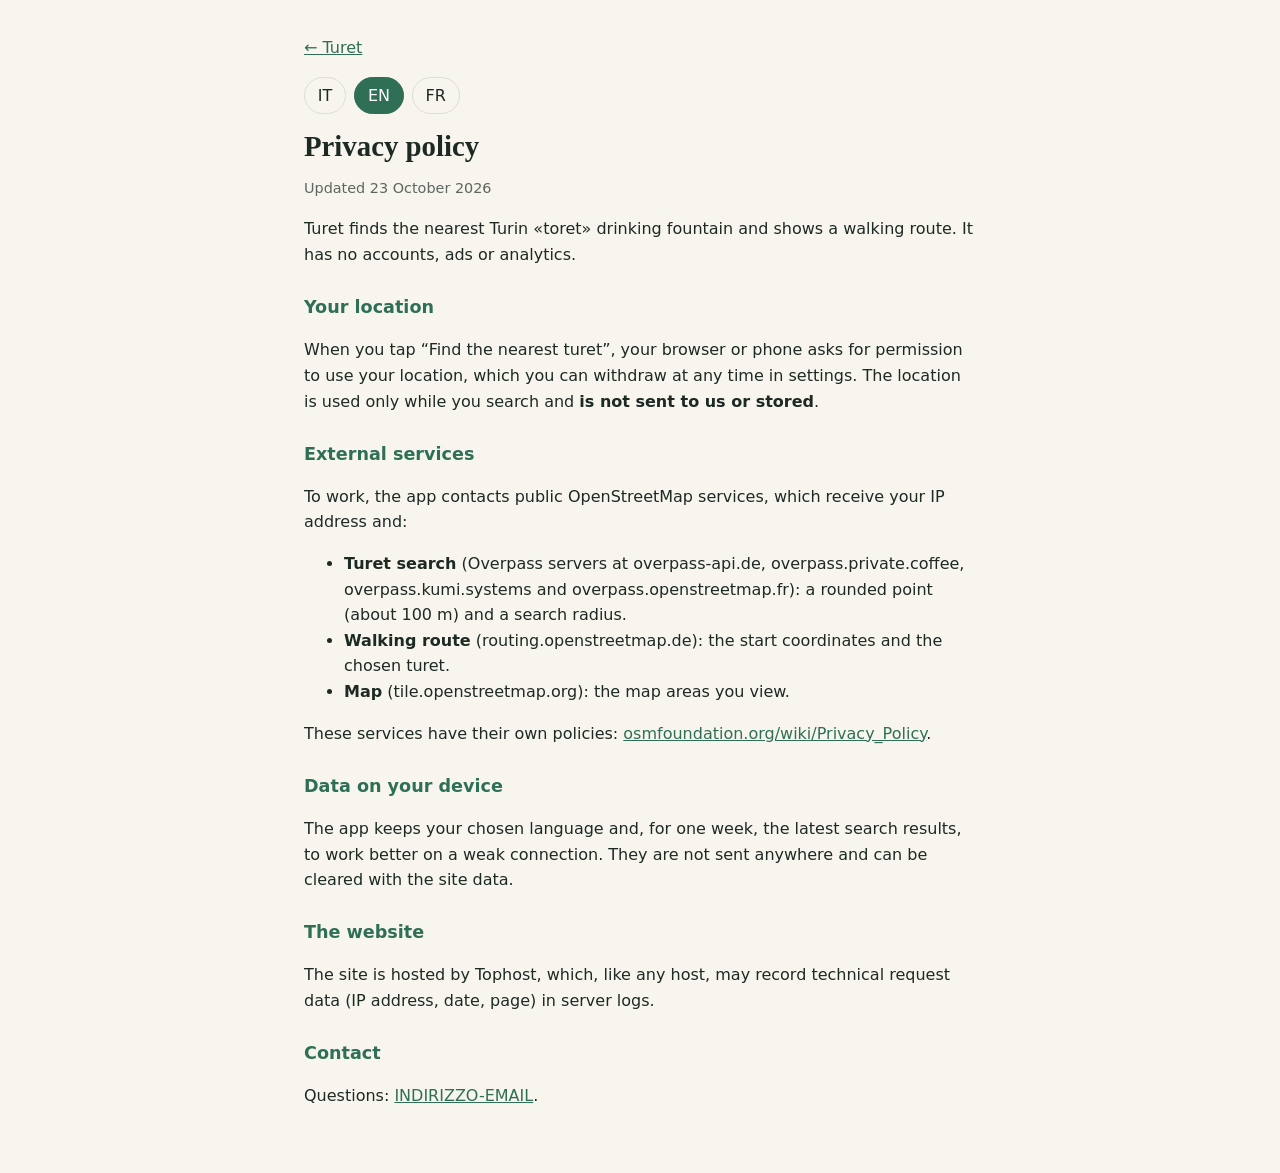
==== privacy.html @ 290f2a63 "Turet: illustrazione, icone, splash, privacy e materiali per Google Play Co-Authored-By: Claude Sonn" ====
<!doctype html>
<html lang="it">
<head>
<meta charset="utf-8"><meta name="viewport" content="width=device-width,initial-scale=1">
<title>Turet — Privacy</title><meta name="robots" content="noindex">
<style>
:root{--carta:#f7f5ee;--testo:#1d2a24;--verde:#2f6f55;--linea:#d9dfd9}
@media (prefers-color-scheme:dark){:root{--carta:#16201b;--testo:#eaf1ec;--verde:#7cc2a1;--linea:#2c3b33}}
body{margin:0;background:var(--carta);color:var(--testo);font:1rem/1.6 system-ui,-apple-system,"Segoe UI",Roboto,sans-serif}
main{max-width:42rem;margin:0 auto;padding:1.2rem 1rem 3rem}
h1{font:700 1.8rem Georgia,serif;margin:.2rem 0 .3rem}h2{font-size:1.1rem;margin:1.6rem 0 .3rem;color:var(--verde)}
a{color:var(--verde)}nav{display:flex;gap:.5rem;margin:.6rem 0 1rem}nav button{font:inherit;padding:.3rem .8rem;border:1px solid var(--linea);border-radius:999px;background:none;color:inherit;cursor:pointer}nav button[aria-pressed=true]{background:var(--verde);color:#fff;border-color:var(--verde)}
section[hidden]{display:none}.upd{opacity:.7;font-size:.9rem}
</style>
</head>
<body><main>
<p><a href="./">← Turet</a></p>
<nav aria-label="Lingua / Language"><button data-l="it">IT</button><button data-l="en">EN</button><button data-l="fr">FR</button></nav>

<section data-l="it">
<h1>Informativa sulla privacy</h1><p class="upd">Aggiornata il 23 ottobre 2026</p>
<p>Turet trova la fontanella torinese «toret» più vicina a te e mostra il percorso a piedi. Non ha account, pubblicità né strumenti di analisi.</p>
<h2>La tua posizione</h2>
<p>Se premi «Trova il turet più vicino», il browser o il telefono ti chiede il permesso di usare la posizione. Il permesso si può revocare in qualsiasi momento dalle impostazioni. La posizione viene usata solo mentre cerchi e <strong>non viene inviata a noi né salvata</strong>.</p>
<h2>Servizi esterni usati</h2>
<p>Per funzionare l’app contatta servizi pubblici di OpenStreetMap, che ricevono il tuo indirizzo IP e:</p>
<ul><li><strong>Ricerca dei turet</strong> (server Overpass di overpass-api.de, overpass.private.coffee, overpass.kumi.systems e overpass.openstreetmap.fr): un punto arrotondato (circa 100 m) e un raggio di ricerca.</li>
<li><strong>Percorso a piedi</strong> (routing.openstreetmap.de): le coordinate di partenza e del turet scelto.</li>
<li><strong>Mappa</strong> (tile.openstreetmap.org): le zone di mappa che vedi.</li></ul>
<p>Questi servizi hanno proprie informative: <a href="https://osmfoundation.org/wiki/Privacy_Policy">osmfoundation.org/wiki/Privacy_Policy</a>.</p>
<h2>Dati sul tuo dispositivo</h2>
<p>L’app conserva sul dispositivo la lingua scelta e, per una settimana, gli ultimi risultati di ricerca, per funzionare meglio con poca rete. Non vengono inviati altrove e si cancellano dai dati del sito.</p>
<h2>Il sito</h2>
<p>Il sito è ospitato da Tophost, che come ogni hosting può registrare i dati tecnici delle richieste (indirizzo IP, data, pagina) nei log del server.</p>
<h2>Contatti</h2>
<p>Per domande: <a href="mailto:INDIRIZZO-EMAIL">INDIRIZZO-EMAIL</a>.</p>
</section>

<section data-l="en" hidden>
<h1>Privacy policy</h1><p class="upd">Updated 23 October 2026</p>
<p>Turet finds the nearest Turin «toret» drinking fountain and shows a walking route. It has no accounts, ads or analytics.</p>
<h2>Your location</h2>
<p>When you tap “Find the nearest turet”, your browser or phone asks for permission to use your location, which you can withdraw at any time in settings. The location is used only while you search and <strong>is not sent to us or stored</strong>.</p>
<h2>External services</h2>
<p>To work, the app contacts public OpenStreetMap services, which receive your IP address and:</p>
<ul><li><strong>Turet search</strong> (Overpass servers at overpass-api.de, overpass.private.coffee, overpass.kumi.systems and overpass.openstreetmap.fr): a rounded point (about 100 m) and a search radius.</li>
<li><strong>Walking route</strong> (routing.openstreetmap.de): the start coordinates and the chosen turet.</li>
<li><strong>Map</strong> (tile.openstreetmap.org): the map areas you view.</li></ul>
<p>These services have their own policies: <a href="https://osmfoundation.org/wiki/Privacy_Policy">osmfoundation.org/wiki/Privacy_Policy</a>.</p>
<h2>Data on your device</h2>
<p>The app keeps your chosen language and, for one week, the latest search results, to work better on a weak connection. They are not sent anywhere and can be cleared with the site data.</p>
<h2>The website</h2>
<p>The site is hosted by Tophost, which, like any host, may record technical request data (IP address, date, page) in server logs.</p>
<h2>Contact</h2>
<p>Questions: <a href="mailto:INDIRIZZO-EMAIL">INDIRIZZO-EMAIL</a>.</p>
</section>

<section data-l="fr" hidden>
<h1>Politique de confidentialité</h1><p class="upd">Mise à jour le 23 octobre 2026</p>
<p>Turet trouve la fontaine turinoise « toret » la plus proche et affiche l’itinéraire à pied. Il n’y a ni compte, ni publicité, ni outil d’analyse.</p>
<h2>Votre position</h2>
<p>Lorsque vous touchez « Trouver le turet le plus proche », votre navigateur ou téléphone demande l’autorisation d’utiliser la position, que vous pouvez retirer à tout moment dans les réglages. La position n’est utilisée que pendant la recherche et <strong>n’est ni envoyée à nous ni conservée</strong>.</p>
<h2>Services externes</h2>
<p>Pour fonctionner, l’application contacte des services publics d’OpenStreetMap, qui reçoivent votre adresse IP et :</p>
<ul><li><strong>Recherche des turets</strong> (serveurs Overpass overpass-api.de, overpass.private.coffee, overpass.kumi.systems et overpass.openstreetmap.fr) : un point arrondi (environ 100 m) et un rayon de recherche.</li>
<li><strong>Itinéraire à pied</strong> (routing.openstreetmap.de) : les coordonnées de départ et du turet choisi.</li>
<li><strong>Carte</strong> (tile.openstreetmap.org) : les zones de carte affichées.</li></ul>
<p>Ces services ont leurs propres politiques : <a href="https://osmfoundation.org/wiki/Privacy_Policy">osmfoundation.org/wiki/Privacy_Policy</a>.</p>
<h2>Données sur votre appareil</h2>
<p>L’application conserve la langue choisie et, pendant une semaine, les derniers résultats de recherche, pour mieux fonctionner avec un réseau faible. Ils ne sont envoyés nulle part et s’effacent avec les données du site.</p>
<h2>Le site</h2>
<p>Le site est hébergé par Tophost, qui, comme tout hébergeur, peut enregistrer des données techniques des requêtes (adresse IP, date, page) dans ses journaux.</p>
<h2>Contact</h2>
<p>Questions : <a href="mailto:INDIRIZZO-EMAIL">INDIRIZZO-EMAIL</a>.</p>
</section>
</main>
<script>
(function(){var L=['it','en','fr'],l=null;try{l=localStorage.getItem('turet.lang')}catch(e){}
if(L.indexOf(l)<0){l='en';for(var i=0;i<(navigator.languages||[]).length;i++){var c=navigator.languages[i].slice(0,2).toLowerCase();if(L.indexOf(c)>=0){l=c;break}}}
function show(x){document.documentElement.lang=x;document.querySelectorAll('section').forEach(function(s){s.hidden=s.dataset.l!==x});document.querySelectorAll('nav button').forEach(function(b){b.setAttribute('aria-pressed',String(b.dataset.l===x))})}
document.querySelectorAll('nav button').forEach(function(b){b.addEventListener('click',function(){show(b.dataset.l)})});show(l)})();
</script>
</body></html>
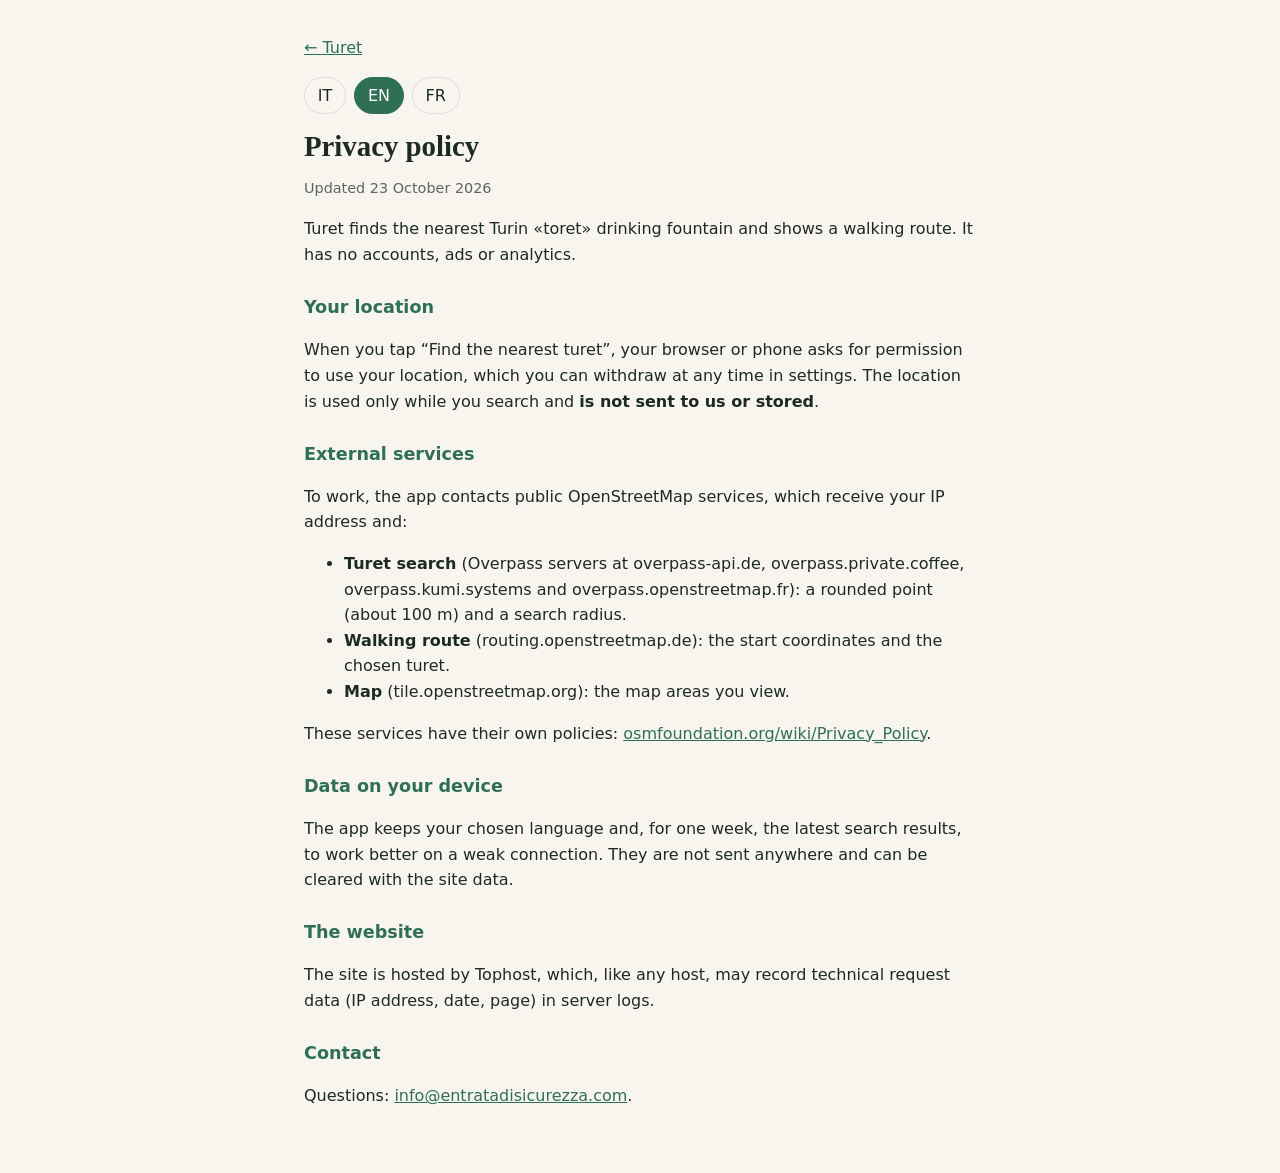
==== commit c6eb3886: "Pubblicazione su Google Play: guida completa, controllo del sito, email di contatto Co-Authored-By: " ====
--- a/privacy.html
+++ b/privacy.html
@@ -33,7 +33,7 @@
 <h2>Il sito</h2>
 <p>Il sito è ospitato da Tophost, che come ogni hosting può registrare i dati tecnici delle richieste (indirizzo IP, data, pagina) nei log del server.</p>
 <h2>Contatti</h2>
-<p>Per domande: <a href="mailto:INDIRIZZO-EMAIL">INDIRIZZO-EMAIL</a>.</p>
+<p>Per domande: <a href="mailto:info@entratadisicurezza.com">info@entratadisicurezza.com</a>.</p>
 </section>
 
 <section data-l="en" hidden>
@@ -52,7 +52,7 @@
 <h2>The website</h2>
 <p>The site is hosted by Tophost, which, like any host, may record technical request data (IP address, date, page) in server logs.</p>
 <h2>Contact</h2>
-<p>Questions: <a href="mailto:INDIRIZZO-EMAIL">INDIRIZZO-EMAIL</a>.</p>
+<p>Questions: <a href="mailto:info@entratadisicurezza.com">info@entratadisicurezza.com</a>.</p>
 </section>
 
 <section data-l="fr" hidden>
@@ -71,7 +71,7 @@
 <h2>Le site</h2>
 <p>Le site est hébergé par Tophost, qui, comme tout hébergeur, peut enregistrer des données techniques des requêtes (adresse IP, date, page) dans ses journaux.</p>
 <h2>Contact</h2>
-<p>Questions : <a href="mailto:INDIRIZZO-EMAIL">INDIRIZZO-EMAIL</a>.</p>
+<p>Questions : <a href="mailto:info@entratadisicurezza.com">info@entratadisicurezza.com</a>.</p>
 </section>
 </main>
 <script>
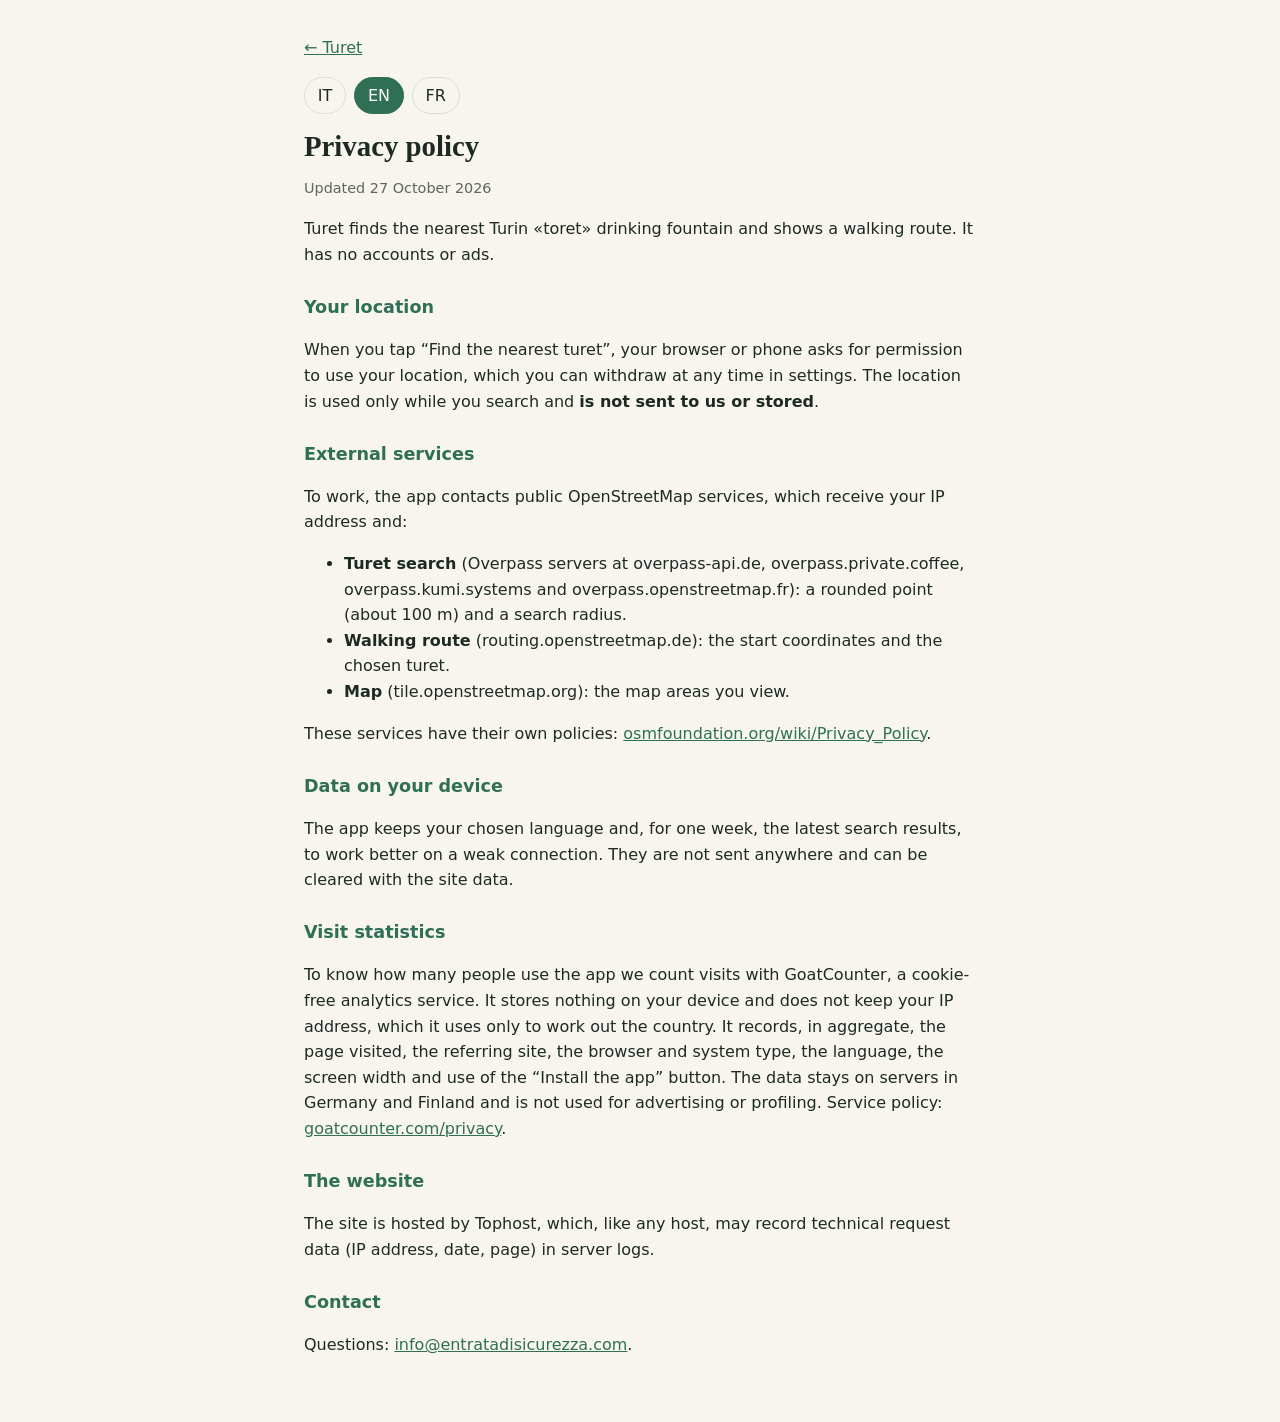
==== commit d99c5c0f: "Statistiche di visita senza cookie con GoatCounter Conta le visite alla cartella dell'app e l'uso de" ====
--- a/privacy.html
+++ b/privacy.html
@@ -18,8 +18,8 @@
 <nav aria-label="Lingua / Language"><button data-l="it">IT</button><button data-l="en">EN</button><button data-l="fr">FR</button></nav>
 
 <section data-l="it">
-<h1>Informativa sulla privacy</h1><p class="upd">Aggiornata il 23 ottobre 2026</p>
-<p>Turet trova la fontanella torinese «toret» più vicina a te e mostra il percorso a piedi. Non ha account, pubblicità né strumenti di analisi.</p>
+<h1>Informativa sulla privacy</h1><p class="upd">Aggiornata il 27 ottobre 2026</p>
+<p>Turet trova la fontanella torinese «toret» più vicina a te e mostra il percorso a piedi. Non ha account né pubblicità.</p>
 <h2>La tua posizione</h2>
 <p>Se premi «Trova il turet più vicino», il browser o il telefono ti chiede il permesso di usare la posizione. Il permesso si può revocare in qualsiasi momento dalle impostazioni. La posizione viene usata solo mentre cerchi e <strong>non viene inviata a noi né salvata</strong>.</p>
 <h2>Servizi esterni usati</h2>
@@ -30,6 +30,8 @@
 <p>Questi servizi hanno proprie informative: <a href="https://osmfoundation.org/wiki/Privacy_Policy">osmfoundation.org/wiki/Privacy_Policy</a>.</p>
 <h2>Dati sul tuo dispositivo</h2>
 <p>L’app conserva sul dispositivo la lingua scelta e, per una settimana, gli ultimi risultati di ricerca, per funzionare meglio con poca rete. Non vengono inviati altrove e si cancellano dai dati del sito.</p>
+<h2>Statistiche di visita</h2>
+<p>Per sapere quante persone usano l’app contiamo le visite con GoatCounter, un servizio di statistica senza cookie. Non salva nulla sul tuo dispositivo e non conserva il tuo indirizzo IP, che usa solo per ricavare il paese. Registra in forma aggregata la pagina visitata, il sito di provenienza, il tipo di browser e di sistema, la lingua, la larghezza dello schermo e l’uso del pulsante «Installa l’app». I dati restano su server in Germania e Finlandia e non servono per pubblicità o profilazione. Informativa del servizio: <a href="https://www.goatcounter.com/privacy">goatcounter.com/privacy</a>.</p>
 <h2>Il sito</h2>
 <p>Il sito è ospitato da Tophost, che come ogni hosting può registrare i dati tecnici delle richieste (indirizzo IP, data, pagina) nei log del server.</p>
 <h2>Contatti</h2>
@@ -37,8 +39,8 @@
 </section>
 
 <section data-l="en" hidden>
-<h1>Privacy policy</h1><p class="upd">Updated 23 October 2026</p>
-<p>Turet finds the nearest Turin «toret» drinking fountain and shows a walking route. It has no accounts, ads or analytics.</p>
+<h1>Privacy policy</h1><p class="upd">Updated 27 October 2026</p>
+<p>Turet finds the nearest Turin «toret» drinking fountain and shows a walking route. It has no accounts or ads.</p>
 <h2>Your location</h2>
 <p>When you tap “Find the nearest turet”, your browser or phone asks for permission to use your location, which you can withdraw at any time in settings. The location is used only while you search and <strong>is not sent to us or stored</strong>.</p>
 <h2>External services</h2>
@@ -49,6 +51,8 @@
 <p>These services have their own policies: <a href="https://osmfoundation.org/wiki/Privacy_Policy">osmfoundation.org/wiki/Privacy_Policy</a>.</p>
 <h2>Data on your device</h2>
 <p>The app keeps your chosen language and, for one week, the latest search results, to work better on a weak connection. They are not sent anywhere and can be cleared with the site data.</p>
+<h2>Visit statistics</h2>
+<p>To know how many people use the app we count visits with GoatCounter, a cookie-free analytics service. It stores nothing on your device and does not keep your IP address, which it uses only to work out the country. It records, in aggregate, the page visited, the referring site, the browser and system type, the language, the screen width and use of the “Install the app” button. The data stays on servers in Germany and Finland and is not used for advertising or profiling. Service policy: <a href="https://www.goatcounter.com/privacy">goatcounter.com/privacy</a>.</p>
 <h2>The website</h2>
 <p>The site is hosted by Tophost, which, like any host, may record technical request data (IP address, date, page) in server logs.</p>
 <h2>Contact</h2>
@@ -56,8 +60,8 @@
 </section>
 
 <section data-l="fr" hidden>
-<h1>Politique de confidentialité</h1><p class="upd">Mise à jour le 23 octobre 2026</p>
-<p>Turet trouve la fontaine turinoise « toret » la plus proche et affiche l’itinéraire à pied. Il n’y a ni compte, ni publicité, ni outil d’analyse.</p>
+<h1>Politique de confidentialité</h1><p class="upd">Mise à jour le 27 octobre 2026</p>
+<p>Turet trouve la fontaine turinoise « toret » la plus proche et affiche l’itinéraire à pied. Il n’y a ni compte ni publicité.</p>
 <h2>Votre position</h2>
 <p>Lorsque vous touchez « Trouver le turet le plus proche », votre navigateur ou téléphone demande l’autorisation d’utiliser la position, que vous pouvez retirer à tout moment dans les réglages. La position n’est utilisée que pendant la recherche et <strong>n’est ni envoyée à nous ni conservée</strong>.</p>
 <h2>Services externes</h2>
@@ -68,6 +72,8 @@
 <p>Ces services ont leurs propres politiques : <a href="https://osmfoundation.org/wiki/Privacy_Policy">osmfoundation.org/wiki/Privacy_Policy</a>.</p>
 <h2>Données sur votre appareil</h2>
 <p>L’application conserve la langue choisie et, pendant une semaine, les derniers résultats de recherche, pour mieux fonctionner avec un réseau faible. Ils ne sont envoyés nulle part et s’effacent avec les données du site.</p>
+<h2>Statistiques de visite</h2>
+<p>Pour savoir combien de personnes utilisent l’application, nous comptons les visites avec GoatCounter, un service de statistiques sans cookies. Il n’enregistre rien sur votre appareil et ne conserve pas votre adresse IP, qu’il utilise seulement pour déterminer le pays. Il enregistre de façon agrégée la page visitée, le site d’origine, le type de navigateur et de système, la langue, la largeur de l’écran et l’utilisation du bouton « Installer l’application ». Les données restent sur des serveurs en Allemagne et en Finlande et ne servent ni à la publicité ni au profilage. Politique du service : <a href="https://www.goatcounter.com/privacy">goatcounter.com/privacy</a>.</p>
 <h2>Le site</h2>
 <p>Le site est hébergé par Tophost, qui, comme tout hébergeur, peut enregistrer des données techniques des requêtes (adresse IP, date, page) dans ses journaux.</p>
 <h2>Contact</h2>
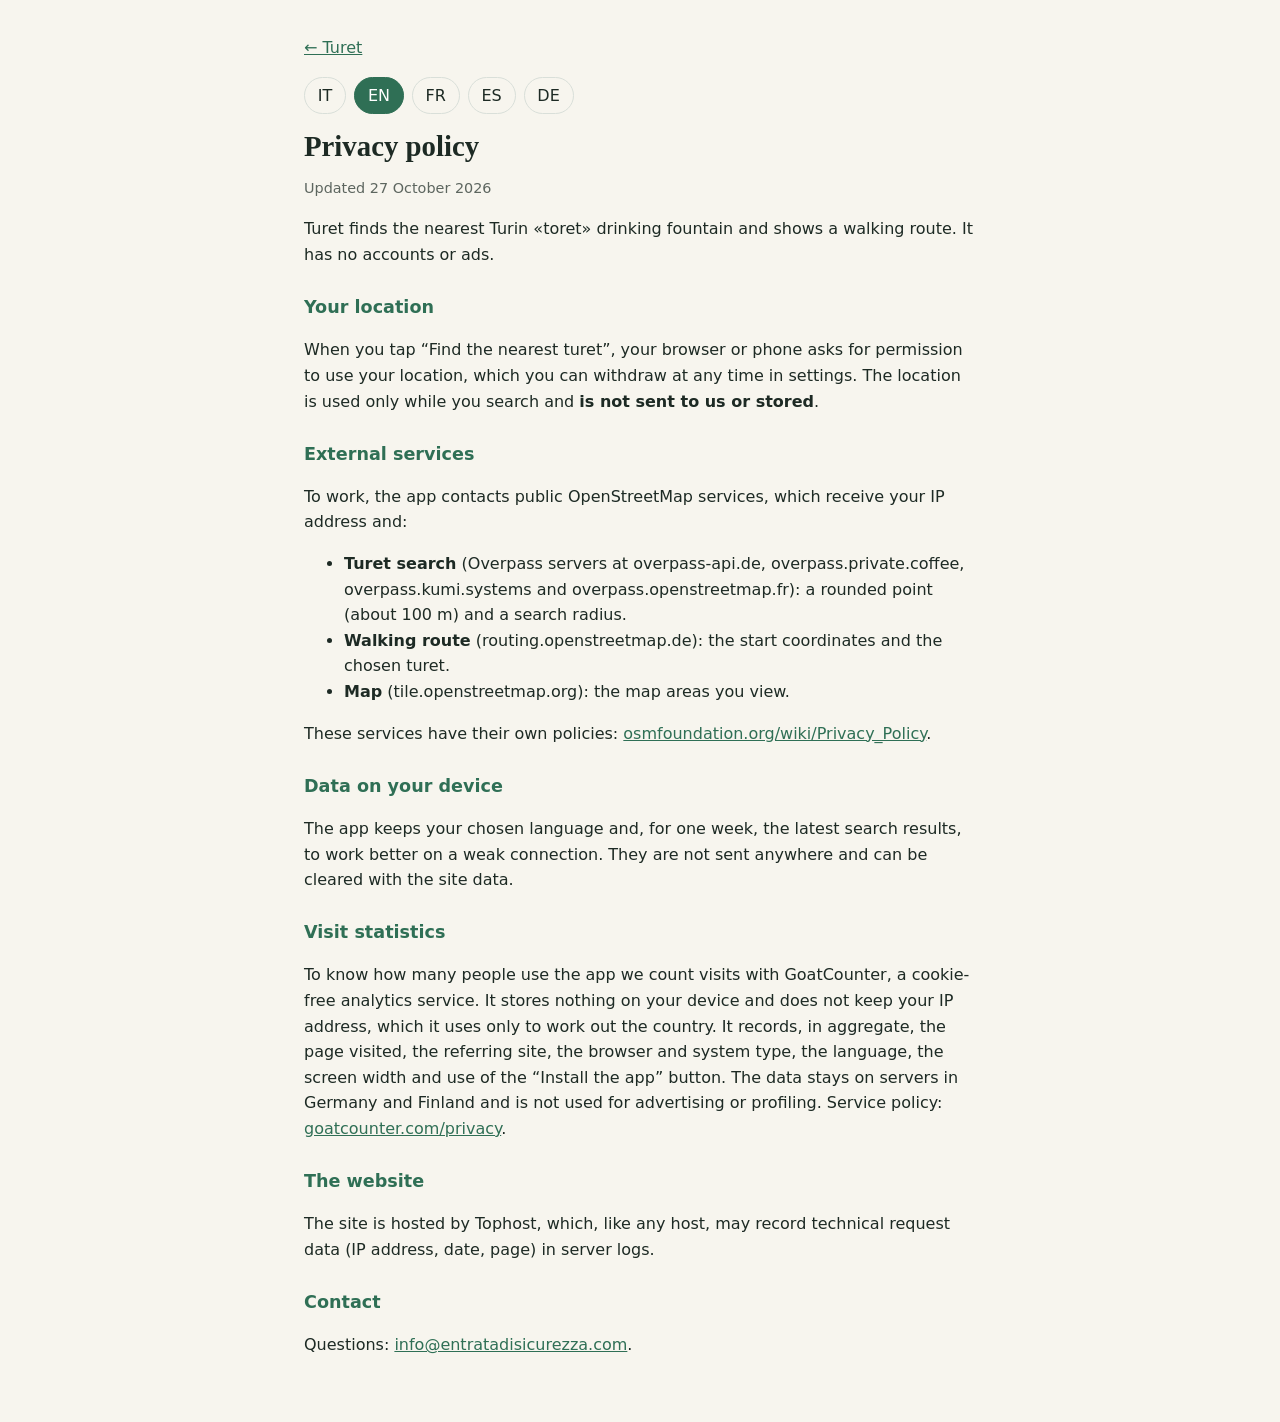
==== commit 3b47fe45: "Turet in spagnolo e tedesco Interfaccia, pulsanti ES/DE, informativa privacy e scheda Google Play in" ====
--- a/privacy.html
+++ b/privacy.html
@@ -15,7 +15,7 @@
 </head>
 <body><main>
 <p><a href="./">← Turet</a></p>
-<nav aria-label="Lingua / Language"><button data-l="it">IT</button><button data-l="en">EN</button><button data-l="fr">FR</button></nav>
+<nav aria-label="Lingua / Language"><button data-l="it">IT</button><button data-l="en">EN</button><button data-l="fr">FR</button><button data-l="es">ES</button><button data-l="de">DE</button></nav>
 
 <section data-l="it">
 <h1>Informativa sulla privacy</h1><p class="upd">Aggiornata il 27 ottobre 2026</p>
@@ -79,9 +79,45 @@
 <h2>Contact</h2>
 <p>Questions : <a href="mailto:info@entratadisicurezza.com">info@entratadisicurezza.com</a>.</p>
 </section>
+<section data-l="es" hidden><h1>Política de privacidad</h1><p class="upd">Actualizada el 27 de octubre de 2026</p>
+<p>Turet encuentra la fuente turinesa «toret» más cercana y muestra la ruta a pie. No tiene cuentas ni publicidad.</p>
+<h2>Tu ubicación</h2>
+<p>Cuando pulsas «Encontrar el turet más cercano», tu navegador o teléfono te pide permiso para usar la ubicación, que puedes retirar en cualquier momento en los ajustes. La ubicación solo se usa mientras buscas y <strong>no se nos envía ni se guarda</strong>.</p>
+<h2>Servicios externos</h2>
+<p>Para funcionar, la aplicación contacta con servicios públicos de OpenStreetMap, que reciben tu dirección IP y:</p>
+<ul><li><strong>Búsqueda de turets</strong> (servidores Overpass: overpass-api.de, overpass.private.coffee, overpass.kumi.systems, overpass.openstreetmap.fr): un punto redondeado (unos 100 m) y un radio de búsqueda.</li>
+<li><strong>Ruta a pie</strong> (routing.openstreetmap.de): las coordenadas de salida y del turet elegido.</li>
+<li><strong>Mapa</strong> (tile.openstreetmap.org): las zonas del mapa que ves.</li></ul>
+<p>Estos servicios tienen sus propias políticas: <a href="https://osmfoundation.org/wiki/Privacy_Policy">osmfoundation.org/wiki/Privacy_Policy</a>.</p>
+<h2>Datos en tu dispositivo</h2>
+<p>La aplicación guarda en el dispositivo el idioma elegido y, durante una semana, los últimos resultados de búsqueda, para funcionar mejor con poca cobertura. No se envían a ningún sitio y se borran con los datos del sitio.</p>
+<h2>Estadísticas de visitas</h2>
+<p>Para saber cuántas personas usan la aplicación contamos las visitas con GoatCounter, un servicio de estadísticas sin cookies. No guarda nada en tu dispositivo y no conserva tu dirección IP, que solo usa para deducir el país. Registra de forma agregada la página visitada, el sitio de procedencia, el tipo de navegador y de sistema, el idioma, el ancho de la pantalla y el uso del botón «Instalar la aplicación». Los datos quedan en servidores de Alemania y Finlandia y no se usan para publicidad ni para elaborar perfiles. Política del servicio: <a href="https://www.goatcounter.com/privacy">goatcounter.com/privacy</a>.</p>
+<h2>El sitio web</h2>
+<p>El sitio está alojado en Tophost, que, como cualquier alojamiento, puede registrar datos técnicos de las solicitudes (dirección IP, fecha, página) en sus registros.</p>
+<h2>Contacto</h2>
+<p>Preguntas: <a href="mailto:info@entratadisicurezza.com">info@entratadisicurezza.com</a>.</p></section>
+<section data-l="de" hidden><h1>Datenschutzerklärung</h1><p class="upd">Stand: 27. Oktober 2026</p>
+<p>Turet findet den nächsten Turiner „Toret“-Brunnen und zeigt den Fußweg. Es gibt keine Konten und keine Werbung.</p>
+<h2>Dein Standort</h2>
+<p>Wenn du „Nächsten Turet finden“ antippst, fragt dein Browser oder Telefon nach der Erlaubnis, den Standort zu nutzen; du kannst sie jederzeit in den Einstellungen widerrufen. Der Standort wird nur während der Suche verwendet und <strong>weder an uns gesendet noch gespeichert</strong>.</p>
+<h2>Externe Dienste</h2>
+<p>Zum Funktionieren ruft die App öffentliche Dienste von OpenStreetMap auf, die deine IP-Adresse erhalten und dazu:</p>
+<ul><li><strong>Suche nach Turets</strong> (Overpass-Server: overpass-api.de, overpass.private.coffee, overpass.kumi.systems, overpass.openstreetmap.fr): einen gerundeten Punkt (ca. 100 m) und einen Suchradius.</li>
+<li><strong>Fußweg</strong> (routing.openstreetmap.de): die Startkoordinaten und den gewählten Turet.</li>
+<li><strong>Karte</strong> (tile.openstreetmap.org): die angezeigten Kartenausschnitte.</li></ul>
+<p>Diese Dienste haben eigene Datenschutzrichtlinien: <a href="https://osmfoundation.org/wiki/Privacy_Policy">osmfoundation.org/wiki/Privacy_Policy</a>.</p>
+<h2>Daten auf deinem Gerät</h2>
+<p>Die App speichert auf dem Gerät die gewählte Sprache und eine Woche lang die letzten Suchergebnisse, damit sie bei schwacher Verbindung besser funktioniert. Sie werden nirgendwohin gesendet und lassen sich über die Websitedaten löschen.</p>
+<h2>Besuchsstatistik</h2>
+<p>Um zu wissen, wie viele Menschen die App nutzen, zählen wir Besuche mit GoatCounter, einem Statistikdienst ohne Cookies. Er speichert nichts auf deinem Gerät und behält deine IP-Adresse nicht; sie dient nur zur Bestimmung des Landes. Erfasst werden zusammengefasst die besuchte Seite, die verweisende Website, Browser- und Systemtyp, Sprache, Bildschirmbreite und die Nutzung der Schaltfläche „App installieren“. Die Daten liegen auf Servern in Deutschland und Finnland und werden nicht für Werbung oder Profilbildung verwendet. Datenschutz des Dienstes: <a href="https://www.goatcounter.com/privacy">goatcounter.com/privacy</a>.</p>
+<h2>Die Website</h2>
+<p>Die Website wird von Tophost gehostet, das wie jeder Hoster technische Anfragedaten (IP-Adresse, Datum, Seite) in Server-Logs speichern kann.</p>
+<h2>Kontakt</h2>
+<p>Fragen: <a href="mailto:info@entratadisicurezza.com">info@entratadisicurezza.com</a>.</p></section>
 </main>
 <script>
-(function(){var L=['it','en','fr'],l=null;try{l=localStorage.getItem('turet.lang')}catch(e){}
+(function(){var L=['it','en','fr','es','de'],l=null;try{l=localStorage.getItem('turet.lang')}catch(e){}
 if(L.indexOf(l)<0){l='en';for(var i=0;i<(navigator.languages||[]).length;i++){var c=navigator.languages[i].slice(0,2).toLowerCase();if(L.indexOf(c)>=0){l=c;break}}}
 function show(x){document.documentElement.lang=x;document.querySelectorAll('section').forEach(function(s){s.hidden=s.dataset.l!==x});document.querySelectorAll('nav button').forEach(function(b){b.setAttribute('aria-pressed',String(b.dataset.l===x))})}
 document.querySelectorAll('nav button').forEach(function(b){b.addEventListener('click',function(){show(b.dataset.l)})});show(l)})();
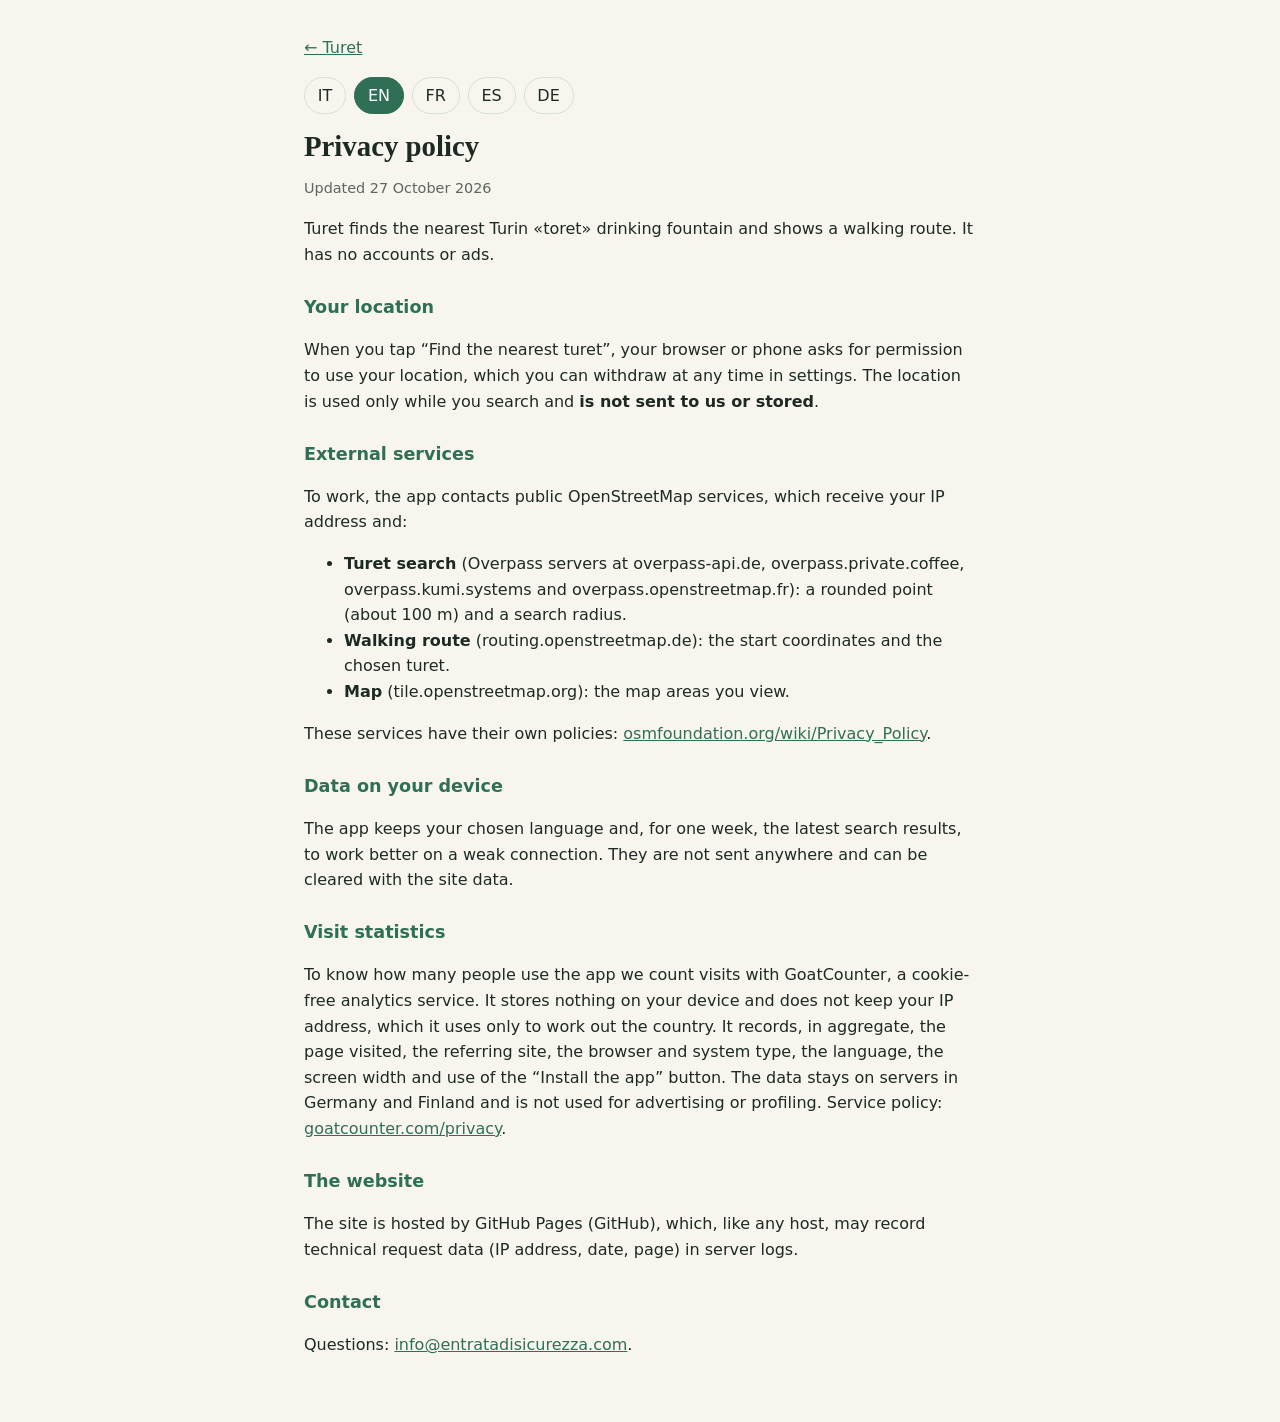
==== commit 403e368d: "Dati a tessere, pubblicazione su GitHub Pages, service worker rete-prima - data/t/: tessere di 0,25°" ====
--- a/privacy.html
+++ b/privacy.html
@@ -33,7 +33,7 @@
 <h2>Statistiche di visita</h2>
 <p>Per sapere quante persone usano l’app contiamo le visite con GoatCounter, un servizio di statistica senza cookie. Non salva nulla sul tuo dispositivo e non conserva il tuo indirizzo IP, che usa solo per ricavare il paese. Registra in forma aggregata la pagina visitata, il sito di provenienza, il tipo di browser e di sistema, la lingua, la larghezza dello schermo e l’uso del pulsante «Installa l’app». I dati restano su server in Germania e Finlandia e non servono per pubblicità o profilazione. Informativa del servizio: <a href="https://www.goatcounter.com/privacy">goatcounter.com/privacy</a>.</p>
 <h2>Il sito</h2>
-<p>Il sito è ospitato da Tophost, che come ogni hosting può registrare i dati tecnici delle richieste (indirizzo IP, data, pagina) nei log del server.</p>
+<p>Il sito è ospitato da GitHub Pages (GitHub), che come ogni hosting può registrare i dati tecnici delle richieste (indirizzo IP, data, pagina) nei log del server.</p>
 <h2>Contatti</h2>
 <p>Per domande: <a href="mailto:info@entratadisicurezza.com">info@entratadisicurezza.com</a>.</p>
 </section>
@@ -54,7 +54,7 @@
 <h2>Visit statistics</h2>
 <p>To know how many people use the app we count visits with GoatCounter, a cookie-free analytics service. It stores nothing on your device and does not keep your IP address, which it uses only to work out the country. It records, in aggregate, the page visited, the referring site, the browser and system type, the language, the screen width and use of the “Install the app” button. The data stays on servers in Germany and Finland and is not used for advertising or profiling. Service policy: <a href="https://www.goatcounter.com/privacy">goatcounter.com/privacy</a>.</p>
 <h2>The website</h2>
-<p>The site is hosted by Tophost, which, like any host, may record technical request data (IP address, date, page) in server logs.</p>
+<p>The site is hosted by GitHub Pages (GitHub), which, like any host, may record technical request data (IP address, date, page) in server logs.</p>
 <h2>Contact</h2>
 <p>Questions: <a href="mailto:info@entratadisicurezza.com">info@entratadisicurezza.com</a>.</p>
 </section>
@@ -75,7 +75,7 @@
 <h2>Statistiques de visite</h2>
 <p>Pour savoir combien de personnes utilisent l’application, nous comptons les visites avec GoatCounter, un service de statistiques sans cookies. Il n’enregistre rien sur votre appareil et ne conserve pas votre adresse IP, qu’il utilise seulement pour déterminer le pays. Il enregistre de façon agrégée la page visitée, le site d’origine, le type de navigateur et de système, la langue, la largeur de l’écran et l’utilisation du bouton « Installer l’application ». Les données restent sur des serveurs en Allemagne et en Finlande et ne servent ni à la publicité ni au profilage. Politique du service : <a href="https://www.goatcounter.com/privacy">goatcounter.com/privacy</a>.</p>
 <h2>Le site</h2>
-<p>Le site est hébergé par Tophost, qui, comme tout hébergeur, peut enregistrer des données techniques des requêtes (adresse IP, date, page) dans ses journaux.</p>
+<p>Le site est hébergé par GitHub Pages (GitHub), qui, comme tout hébergeur, peut enregistrer des données techniques des requêtes (adresse IP, date, page) dans ses journaux.</p>
 <h2>Contact</h2>
 <p>Questions : <a href="mailto:info@entratadisicurezza.com">info@entratadisicurezza.com</a>.</p>
 </section>
@@ -94,7 +94,7 @@
 <h2>Estadísticas de visitas</h2>
 <p>Para saber cuántas personas usan la aplicación contamos las visitas con GoatCounter, un servicio de estadísticas sin cookies. No guarda nada en tu dispositivo y no conserva tu dirección IP, que solo usa para deducir el país. Registra de forma agregada la página visitada, el sitio de procedencia, el tipo de navegador y de sistema, el idioma, el ancho de la pantalla y el uso del botón «Instalar la aplicación». Los datos quedan en servidores de Alemania y Finlandia y no se usan para publicidad ni para elaborar perfiles. Política del servicio: <a href="https://www.goatcounter.com/privacy">goatcounter.com/privacy</a>.</p>
 <h2>El sitio web</h2>
-<p>El sitio está alojado en Tophost, que, como cualquier alojamiento, puede registrar datos técnicos de las solicitudes (dirección IP, fecha, página) en sus registros.</p>
+<p>El sitio está alojado en GitHub Pages (GitHub), que, como cualquier alojamiento, puede registrar datos técnicos de las solicitudes (dirección IP, fecha, página) en sus registros.</p>
 <h2>Contacto</h2>
 <p>Preguntas: <a href="mailto:info@entratadisicurezza.com">info@entratadisicurezza.com</a>.</p></section>
 <section data-l="de" hidden><h1>Datenschutzerklärung</h1><p class="upd">Stand: 27. Oktober 2026</p>
@@ -112,7 +112,7 @@
 <h2>Besuchsstatistik</h2>
 <p>Um zu wissen, wie viele Menschen die App nutzen, zählen wir Besuche mit GoatCounter, einem Statistikdienst ohne Cookies. Er speichert nichts auf deinem Gerät und behält deine IP-Adresse nicht; sie dient nur zur Bestimmung des Landes. Erfasst werden zusammengefasst die besuchte Seite, die verweisende Website, Browser- und Systemtyp, Sprache, Bildschirmbreite und die Nutzung der Schaltfläche „App installieren“. Die Daten liegen auf Servern in Deutschland und Finnland und werden nicht für Werbung oder Profilbildung verwendet. Datenschutz des Dienstes: <a href="https://www.goatcounter.com/privacy">goatcounter.com/privacy</a>.</p>
 <h2>Die Website</h2>
-<p>Die Website wird von Tophost gehostet, das wie jeder Hoster technische Anfragedaten (IP-Adresse, Datum, Seite) in Server-Logs speichern kann.</p>
+<p>Die Website wird von GitHub Pages (GitHub) gehostet, das wie jeder Hoster technische Anfragedaten (IP-Adresse, Datum, Seite) in Server-Logs speichern kann.</p>
 <h2>Kontakt</h2>
 <p>Fragen: <a href="mailto:info@entratadisicurezza.com">info@entratadisicurezza.com</a>.</p></section>
 </main>
